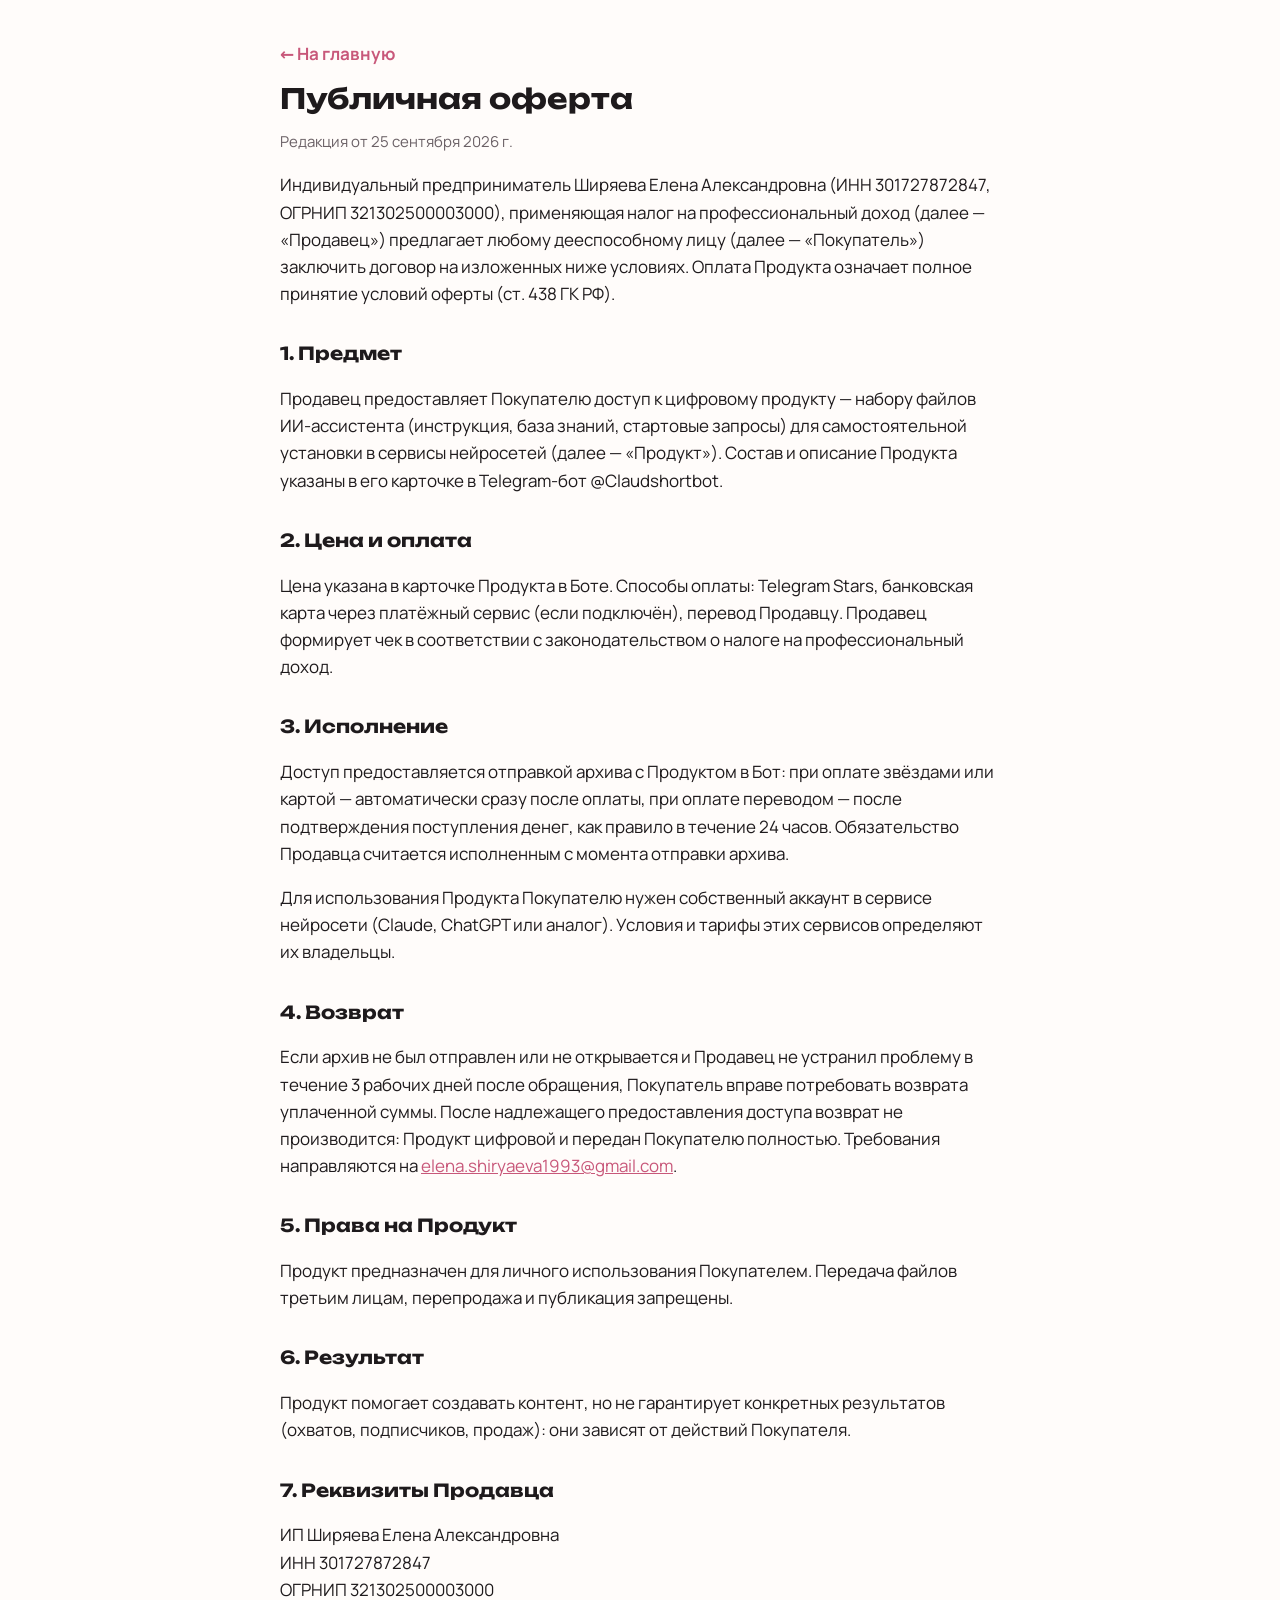
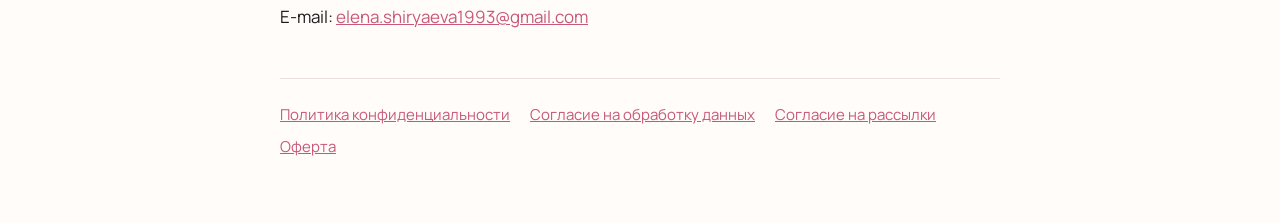
==== docs/oferta.html @ f9cf63ea "Юридические страницы: политика, согласия, оферта Co-Authored-By: Claude Opus 5.5 <noreply@anthropic." ====
<!DOCTYPE html><html lang="ru"><head><meta charset="utf-8">
<meta name="viewport" content="width=device-width, initial-scale=1">
<title>Публичная оферта — Алена</title><link rel="stylesheet" href="../fonts.css">
<style>
body{margin:0;background:#FFFCFA;color:#1E1A1C;font:17px/1.6 'Manrope',system-ui,sans-serif}
main{max-width:720px;margin:0 auto;padding:40px 20px 64px}
a{color:#C8587A}
h1{font-family:'Unbounded',sans-serif;font-size:28px;line-height:1.15;margin:16px 0 8px}
h2{font-family:'Unbounded',sans-serif;font-size:18px;margin:32px 0 8px}
.back{font-weight:700;text-decoration:none} .meta{color:#6B6166;font-size:15px} li{margin-bottom:6px}
nav.docs{margin-top:48px;padding-top:24px;border-top:1.5px solid #EBDDE1;display:flex;flex-wrap:wrap;gap:8px 20px;font-size:15px}
</style></head><body><main>
<a class="back" href="../">← На главную</a><h1>Публичная оферта</h1><p class="meta">Редакция от 25 сентября 2026 г.</p>

<p>Индивидуальный предприниматель Ширяева Елена Александровна (ИНН 301727872847, ОГРНИП 321302500003000), применяющая налог на профессиональный доход (далее — «Продавец») предлагает любому дееспособному лицу (далее — «Покупатель») заключить договор на изложенных ниже условиях. Оплата Продукта означает полное принятие условий оферты (ст. 438 ГК РФ).</p>
<h2>1. Предмет</h2>
<p>Продавец предоставляет Покупателю доступ к цифровому продукту — набору файлов ИИ-ассистента (инструкция, база знаний, стартовые запросы) для самостоятельной установки в сервисы нейросетей (далее — «Продукт»). Состав и описание Продукта указаны в его карточке в Telegram-бот @Claudshortbot.</p>
<h2>2. Цена и оплата</h2>
<p>Цена указана в карточке Продукта в Боте. Способы оплаты: Telegram Stars, банковская карта через платёжный сервис (если подключён), перевод Продавцу. Продавец формирует чек в соответствии с законодательством о налоге на профессиональный доход.</p>
<h2>3. Исполнение</h2>
<p>Доступ предоставляется отправкой архива с Продуктом в Бот: при оплате звёздами или картой — автоматически сразу после оплаты, при оплате переводом — после подтверждения поступления денег, как правило в течение 24 часов. Обязательство Продавца считается исполненным с момента отправки архива.</p>
<p>Для использования Продукта Покупателю нужен собственный аккаунт в сервисе нейросети (Claude, ChatGPT или аналог). Условия и тарифы этих сервисов определяют их владельцы.</p>
<h2>4. Возврат</h2>
<p>Если архив не был отправлен или не открывается и Продавец не устранил проблему в течение 3 рабочих дней после обращения, Покупатель вправе потребовать возврата уплаченной суммы. После надлежащего предоставления доступа возврат не производится: Продукт цифровой и передан Покупателю полностью. Требования направляются на <a href="mailto:elena.shiryaeva1993@gmail.com">elena.shiryaeva1993@gmail.com</a>.</p>
<h2>5. Права на Продукт</h2>
<p>Продукт предназначен для личного использования Покупателем. Передача файлов третьим лицам, перепродажа и публикация запрещены.</p>
<h2>6. Результат</h2>
<p>Продукт помогает создавать контент, но не гарантирует конкретных результатов (охватов, подписчиков, продаж): они зависят от действий Покупателя.</p>
<h2>7. Реквизиты Продавца</h2>
<p>ИП Ширяева Елена Александровна<br>ИНН 301727872847<br>ОГРНИП 321302500003000<br>E-mail: <a href="mailto:elena.shiryaeva1993@gmail.com">elena.shiryaeva1993@gmail.com</a></p>
<nav class="docs"><a href="politika.html">Политика конфиденциальности</a>
<a href="soglasie.html">Согласие на обработку данных</a><a href="soglasie-rassylka.html">Согласие на рассылки</a>
<a href="oferta.html">Оферта</a></nav></main></body></html>
---- fonts.css ----
@font-face {
  font-family: 'Caveat';
  font-style: normal;
  font-weight: 700;
  font-display: swap;
  src: url(fonts/caveat-700-cyrillic.woff2) format('woff2');
  unicode-range: U+0301, U+0400-045F, U+0490-0491, U+04B0-04B1, U+2116;
}
@font-face {
  font-family: 'Caveat';
  font-style: normal;
  font-weight: 700;
  font-display: swap;
  src: url(fonts/caveat-700-latin.woff2) format('woff2');
  unicode-range: U+0000-00FF, U+0131, U+0152-0153, U+02BB-02BC, U+02C6, U+02DA, U+02DC, U+0304, U+0308, U+0329, U+2000-206F, U+20AC, U+2122, U+2191, U+2193, U+2212, U+2215, U+FEFF, U+FFFD;
}
@font-face {
  font-family: 'Manrope';
  font-style: normal;
  font-weight: 400;
  font-display: swap;
  src: url(fonts/manrope-400-cyrillic.woff2) format('woff2');
  unicode-range: U+0301, U+0400-045F, U+0490-0491, U+04B0-04B1, U+2116;
}
@font-face {
  font-family: 'Manrope';
  font-style: normal;
  font-weight: 400;
  font-display: swap;
  src: url(fonts/manrope-400-latin.woff2) format('woff2');
  unicode-range: U+0000-00FF, U+0131, U+0152-0153, U+02BB-02BC, U+02C6, U+02DA, U+02DC, U+0304, U+0308, U+0329, U+2000-206F, U+20AC, U+2122, U+2191, U+2193, U+2212, U+2215, U+FEFF, U+FFFD;
}
@font-face {
  font-family: 'Manrope';
  font-style: normal;
  font-weight: 600;
  font-display: swap;
  src: url(fonts/manrope-600-cyrillic.woff2) format('woff2');
  unicode-range: U+0301, U+0400-045F, U+0490-0491, U+04B0-04B1, U+2116;
}
@font-face {
  font-family: 'Manrope';
  font-style: normal;
  font-weight: 600;
  font-display: swap;
  src: url(fonts/manrope-600-latin.woff2) format('woff2');
  unicode-range: U+0000-00FF, U+0131, U+0152-0153, U+02BB-02BC, U+02C6, U+02DA, U+02DC, U+0304, U+0308, U+0329, U+2000-206F, U+20AC, U+2122, U+2191, U+2193, U+2212, U+2215, U+FEFF, U+FFFD;
}
@font-face {
  font-family: 'Manrope';
  font-style: normal;
  font-weight: 700;
  font-display: swap;
  src: url(fonts/manrope-700-cyrillic.woff2) format('woff2');
  unicode-range: U+0301, U+0400-045F, U+0490-0491, U+04B0-04B1, U+2116;
}
@font-face {
  font-family: 'Manrope';
  font-style: normal;
  font-weight: 700;
  font-display: swap;
  src: url(fonts/manrope-700-latin.woff2) format('woff2');
  unicode-range: U+0000-00FF, U+0131, U+0152-0153, U+02BB-02BC, U+02C6, U+02DA, U+02DC, U+0304, U+0308, U+0329, U+2000-206F, U+20AC, U+2122, U+2191, U+2193, U+2212, U+2215, U+FEFF, U+FFFD;
}
@font-face {
  font-family: 'Manrope';
  font-style: normal;
  font-weight: 800;
  font-display: swap;
  src: url(fonts/manrope-800-cyrillic.woff2) format('woff2');
  unicode-range: U+0301, U+0400-045F, U+0490-0491, U+04B0-04B1, U+2116;
}
@font-face {
  font-family: 'Manrope';
  font-style: normal;
  font-weight: 800;
  font-display: swap;
  src: url(fonts/manrope-800-latin.woff2) format('woff2');
  unicode-range: U+0000-00FF, U+0131, U+0152-0153, U+02BB-02BC, U+02C6, U+02DA, U+02DC, U+0304, U+0308, U+0329, U+2000-206F, U+20AC, U+2122, U+2191, U+2193, U+2212, U+2215, U+FEFF, U+FFFD;
}
@font-face {
  font-family: 'Unbounded';
  font-style: normal;
  font-weight: 700;
  font-display: swap;
  src: url(fonts/unbounded-700-cyrillic.woff2) format('woff2');
  unicode-range: U+0301, U+0400-045F, U+0490-0491, U+04B0-04B1, U+2116;
}
@font-face {
  font-family: 'Unbounded';
  font-style: normal;
  font-weight: 700;
  font-display: swap;
  src: url(fonts/unbounded-700-latin.woff2) format('woff2');
  unicode-range: U+0000-00FF, U+0131, U+0152-0153, U+02BB-02BC, U+02C6, U+02DA, U+02DC, U+0304, U+0308, U+0329, U+2000-206F, U+20AC, U+2122, U+2191, U+2193, U+2212, U+2215, U+FEFF, U+FFFD;
}
@font-face {
  font-family: 'Unbounded';
  font-style: normal;
  font-weight: 800;
  font-display: swap;
  src: url(fonts/unbounded-800-cyrillic.woff2) format('woff2');
  unicode-range: U+0301, U+0400-045F, U+0490-0491, U+04B0-04B1, U+2116;
}
@font-face {
  font-family: 'Unbounded';
  font-style: normal;
  font-weight: 800;
  font-display: swap;
  src: url(fonts/unbounded-800-latin.woff2) format('woff2');
  unicode-range: U+0000-00FF, U+0131, U+0152-0153, U+02BB-02BC, U+02C6, U+02DA, U+02DC, U+0304, U+0308, U+0329, U+2000-206F, U+20AC, U+2122, U+2191, U+2193, U+2212, U+2215, U+FEFF, U+FFFD;
}
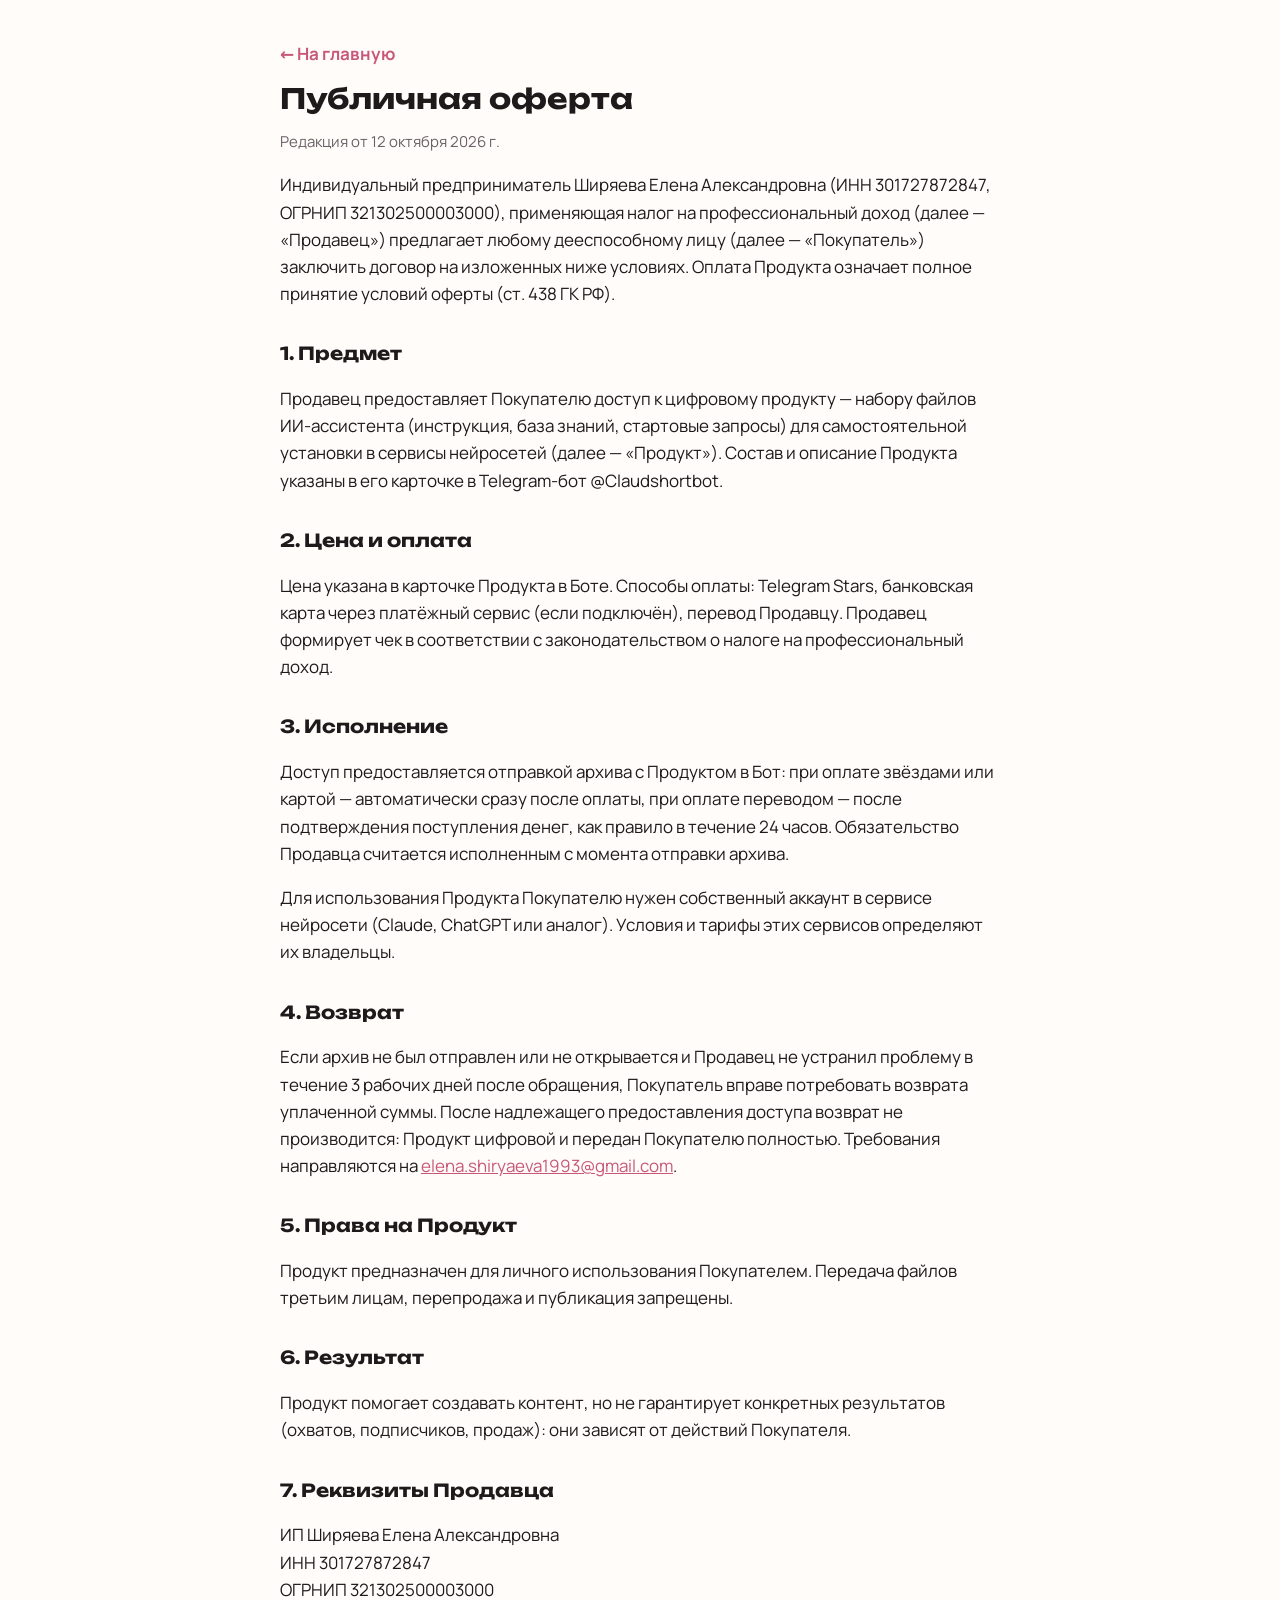
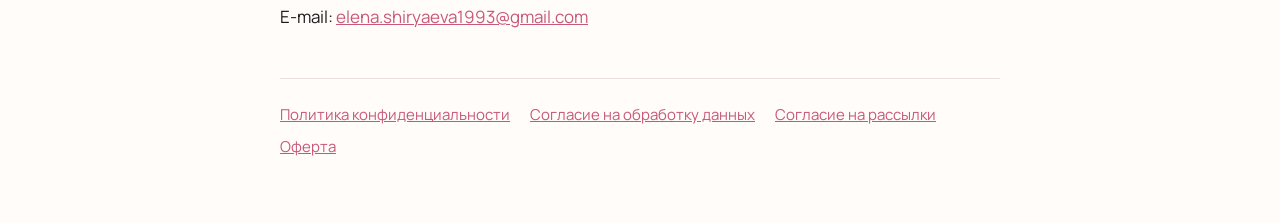
==== commit 79e3e85d: "Документы: вопросы пользователей в боте Co-Authored-By: Claude Opus 5.5 <noreply@anthropic.com>" ====
--- a/docs/oferta.html
+++ b/docs/oferta.html
@@ -10,7 +10,7 @@
 .back{font-weight:700;text-decoration:none} .meta{color:#6B6166;font-size:15px} li{margin-bottom:6px}
 nav.docs{margin-top:48px;padding-top:24px;border-top:1.5px solid #EBDDE1;display:flex;flex-wrap:wrap;gap:8px 20px;font-size:15px}
 </style></head><body><main>
-<a class="back" href="../">← На главную</a><h1>Публичная оферта</h1><p class="meta">Редакция от 25 сентября 2026 г.</p>
+<a class="back" href="../">← На главную</a><h1>Публичная оферта</h1><p class="meta">Редакция от 12 октября 2026 г.</p>
 
 <p>Индивидуальный предприниматель Ширяева Елена Александровна (ИНН 301727872847, ОГРНИП 321302500003000), применяющая налог на профессиональный доход (далее — «Продавец») предлагает любому дееспособному лицу (далее — «Покупатель») заключить договор на изложенных ниже условиях. Оплата Продукта означает полное принятие условий оферты (ст. 438 ГК РФ).</p>
 <h2>1. Предмет</h2>
